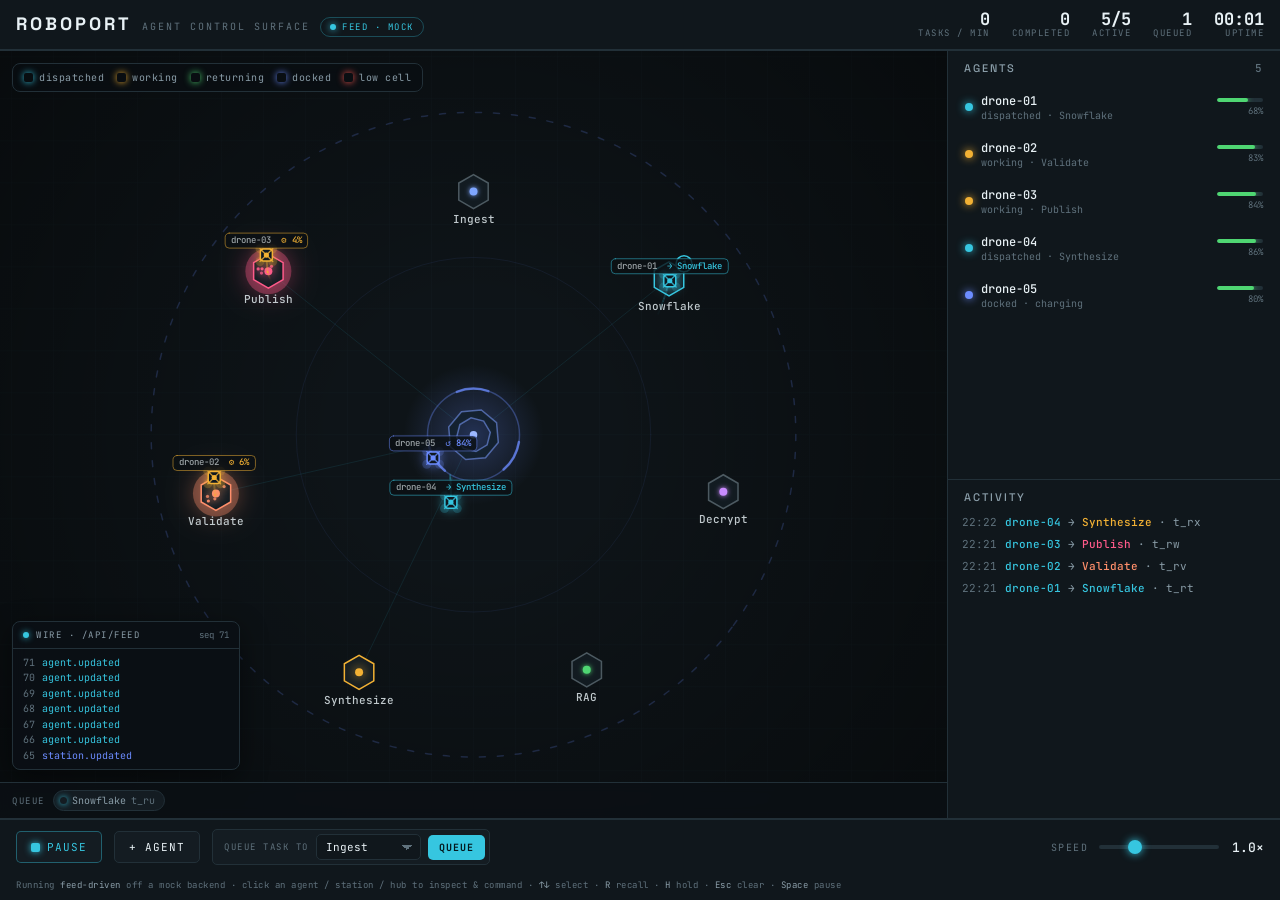
==== control_surface/web/roboport-feed.html @ e8d69a0a "feat(control-surface): animated agent dashboard + agentless feed collector Adds the operator-facing " ====
<!DOCTYPE html>
<html lang="en">
<head>
<meta charset="UTF-8" />
<meta name="viewport" content="width=device-width, initial-scale=1.0" />
<title>ROBOPORT — feed-driven (mock backend)</title>
<link rel="preconnect" href="https://fonts.googleapis.com" />
<link rel="preconnect" href="https://fonts.gstatic.com" crossorigin />
<link href="https://fonts.googleapis.com/css2?family=Space+Grotesk:wght@400;500;700&family=JetBrains+Mono:wght@400;500;700&display=swap" rel="stylesheet" />
<style>
  :root{
    --floor:#0e1418;--floor2:#0b1015;--panel:#141c22;--panel2:#10171c;
    --grid:#16202833;--line:#223038;--line2:#2c3c46;
    --steel:#8a9da8;--steel-dim:#5f717c;--bright:#e8f1f5;
    --dispatch:#36c6e0;--work:#f2b134;--return:#4fd672;--dock:#6c8cff;--alert:#ff5a52;
    --r1:5px;--r2:8px;--r3:12px;
    --s1:4px;--s2:8px;--s3:12px;--s4:16px;--s5:22px;
    --t-fast:120ms;--t-base:200ms;--ease:cubic-bezier(.4,0,.2,1);--shadow:0 8px 28px rgba(0,0,0,.45);
  }
  *{box-sizing:border-box}
  html,body{height:100%;margin:0}
  body{background:var(--floor2);color:var(--steel);font-family:"JetBrains Mono",ui-monospace,Menlo,monospace;font-size:13px;-webkit-font-smoothing:antialiased;overflow:hidden}
  .sr-only{position:absolute;width:1px;height:1px;padding:0;margin:-1px;overflow:hidden;clip:rect(0,0,0,0);border:0}
  .app{height:100dvh;display:grid;grid-template-columns:1fr 332px;grid-template-rows:auto 1fr auto;grid-template-areas:"hud hud" "stage side" "dock dock";gap:1px;background:var(--line)}

  .hud{grid-area:hud;background:var(--panel2);display:flex;align-items:center;gap:var(--s4);padding:10px var(--s4);border-bottom:1px solid var(--line)}
  .brand{display:flex;align-items:baseline;gap:10px;min-width:0}
  .brand h1{font-family:"Space Grotesk",sans-serif;font-weight:700;font-size:18px;letter-spacing:3px;color:var(--bright);margin:0;white-space:nowrap}
  .brand .sub{font-size:10px;letter-spacing:2px;text-transform:uppercase;color:var(--steel-dim);white-space:nowrap}
  .feedbadge{display:inline-flex;align-items:center;gap:6px;font-size:9px;letter-spacing:1.5px;text-transform:uppercase;color:var(--dispatch);border:1px solid rgba(54,198,224,.3);border-radius:20px;padding:3px 9px}
  .feedbadge .d{width:6px;height:6px;border-radius:50%;background:var(--dispatch);box-shadow:0 0 7px var(--dispatch);animation:pulse 1.4s infinite}
  @keyframes pulse{0%,100%{opacity:1}50%{opacity:.25}}
  .stats{display:flex;gap:var(--s5);margin-left:auto;flex-wrap:wrap;justify-content:flex-end}
  .stat{display:flex;flex-direction:column;align-items:flex-end;line-height:1.1}
  .stat .v{font-size:17px;font-weight:700;color:var(--bright)}
  .stat .v.warn{color:var(--work)}.stat .v.bad{color:var(--alert)}
  .stat .k{font-size:9px;letter-spacing:1.5px;text-transform:uppercase;color:var(--steel-dim)}

  .stage{grid-area:stage;position:relative;background:var(--floor);overflow:hidden}
  canvas{position:absolute;inset:0;width:100%;height:100%;display:block;cursor:default}
  .legend{position:absolute;left:12px;top:12px;z-index:3;display:flex;gap:13px;flex-wrap:wrap;background:rgba(10,15,19,.66);backdrop-filter:blur(6px);border:1px solid var(--line);border-radius:var(--r2);padding:7px 11px;pointer-events:none}
  .legend .it{display:flex;align-items:center;gap:6px;font-size:10px;letter-spacing:.5px;color:var(--steel)}
  .legend .sw{width:9px;height:9px;border-radius:2px;box-shadow:0 0 7px currentColor}

  .toasts{position:absolute;top:12px;right:12px;z-index:6;display:flex;flex-direction:column;gap:8px;width:248px}
  .toast{display:flex;gap:9px;align-items:flex-start;background:rgba(16,23,28,.94);border:1px solid var(--line2);border-left:3px solid var(--work);border-radius:var(--r2);padding:9px 11px;cursor:pointer;box-shadow:var(--shadow);animation:slidein var(--t-base) var(--ease)}
  .toast.bad{border-left-color:var(--alert)}.toast.info{border-left-color:var(--dispatch)}
  .toast .tx{flex:1;min-width:0}.toast .th{color:var(--bright);font-size:11px;font-weight:500}
  .toast .tb{color:var(--steel-dim);font-size:10px;margin-top:2px}
  .toast .tg{font-size:9px;color:var(--steel-dim);white-space:nowrap}
  .toast:hover{border-color:var(--dispatch)}
  @keyframes slidein{from{opacity:0;transform:translateX(16px)}to{opacity:1;transform:none}}

  .tip{position:absolute;z-index:7;pointer-events:none;background:rgba(10,15,19,.95);border:1px solid var(--line2);border-radius:var(--r1);padding:5px 8px;font-size:10px;color:var(--bright);white-space:nowrap;transform:translate(-50%,-130%);opacity:0;transition:opacity var(--t-fast)}
  .tip.on{opacity:1}.tip .s{color:var(--steel-dim)}

  /* wire monitor — proves it's event-driven */
  .wire{position:absolute;left:12px;bottom:48px;z-index:4;width:228px;background:rgba(11,16,21,.92);backdrop-filter:blur(8px);border:1px solid var(--line);border-radius:var(--r2);overflow:hidden;box-shadow:var(--shadow)}
  .wire-h{display:flex;align-items:center;gap:7px;padding:7px 10px;cursor:pointer;border-bottom:1px solid var(--line);user-select:none}
  .wire-h .d{width:6px;height:6px;border-radius:50%;background:var(--dispatch);box-shadow:0 0 6px var(--dispatch);animation:pulse 1.4s infinite}
  .wire-h .t{font-size:9px;letter-spacing:1.5px;text-transform:uppercase;color:var(--steel)}
  .wire-h .c{margin-left:auto;font-size:9px;color:var(--steel-dim)}
  .wire-b{font-size:10px;line-height:1.55;padding:6px 10px;max-height:128px;overflow:hidden;transition:max-height var(--t-base) var(--ease)}
  .wire.min .wire-b{max-height:0;padding-top:0;padding-bottom:0}
  .wire.min .wire-h{border-bottom:none}
  .wl{display:flex;gap:7px;white-space:nowrap}
  .wl .sq{color:var(--steel-dim)}
  .wl .ty{color:var(--steel)}

  .inspector{position:absolute;right:12px;bottom:48px;z-index:5;width:262px;background:rgba(15,22,28,.95);backdrop-filter:blur(10px);border:1px solid var(--line2);border-radius:var(--r3);box-shadow:var(--shadow);overflow:hidden;transform:translateY(12px);opacity:0;pointer-events:none;transition:opacity var(--t-base),transform var(--t-base)}
  .inspector.on{transform:none;opacity:1;pointer-events:auto}
  .insp-head{display:flex;align-items:center;gap:9px;padding:11px var(--s3);border-bottom:1px solid var(--line)}
  .insp-head .ring{width:10px;height:10px;border-radius:50%;box-shadow:0 0 9px currentColor;flex:none}
  .insp-head .ttl{min-width:0}
  .insp-head .ttl .n{color:var(--bright);font-size:13px;font-weight:500;white-space:nowrap;overflow:hidden;text-overflow:ellipsis}
  .insp-head .ttl .ty{font-size:9px;letter-spacing:1.5px;text-transform:uppercase;color:var(--steel-dim)}
  .insp-head .x{margin-left:auto;background:none;border:none;color:var(--steel-dim);cursor:pointer;font-size:15px;line-height:1;padding:2px 4px;border-radius:4px}
  .insp-head .x:hover{color:var(--bright);background:var(--panel)}
  .insp-body{padding:var(--s3)}
  .insp-grid{display:grid;grid-template-columns:1fr 1fr;gap:9px var(--s3);margin-bottom:var(--s3)}
  .insp-grid .f .k{font-size:9px;letter-spacing:1px;text-transform:uppercase;color:var(--steel-dim)}
  .insp-grid .f .v{color:var(--bright);font-size:12px;margin-top:2px}
  .insp-bar{height:5px;border-radius:4px;background:var(--line);overflow:hidden;margin-top:5px}
  .insp-bar i{display:block;height:100%;border-radius:4px;transition:width var(--t-base)}
  .insp-mini{margin-top:4px;max-height:84px;overflow-y:auto;border-top:1px solid var(--line);padding-top:8px}
  .insp-mini .ml{font-size:10px;line-height:1.5;color:var(--steel-dim)}
  .insp-mini .ml b{color:var(--steel);font-weight:400}
  .insp-actions{display:flex;flex-wrap:wrap;gap:6px;padding:0 var(--s3) var(--s3)}
  .cmd{appearance:none;flex:1 1 auto;min-width:72px;border:1px solid var(--line2);background:var(--panel);color:var(--bright);font-family:inherit;font-size:10px;letter-spacing:.8px;text-transform:uppercase;padding:7px 8px;border-radius:var(--r1);cursor:pointer;transition:border-color var(--t-fast),background var(--t-fast),color var(--t-fast)}
  .cmd:hover{border-color:var(--steel-dim)}.cmd:active{transform:translateY(1px)}
  .cmd:focus-visible{outline:2px solid var(--dispatch);outline-offset:2px}
  .cmd.go{border-color:rgba(54,198,224,.45);color:var(--dispatch)}
  .cmd.warn{border-color:rgba(242,177,52,.45);color:var(--work)}
  .cmd.danger{border-color:rgba(255,90,82,.4);color:var(--alert)}
  .cmd.on{background:rgba(108,140,255,.16);border-color:var(--dock);color:var(--dock)}
  .cmd[disabled]{opacity:.38;cursor:not-allowed}

  .qstrip{position:absolute;left:0;right:0;bottom:0;z-index:4;height:36px;display:flex;align-items:center;gap:8px;padding:0 12px;background:rgba(11,16,21,.82);backdrop-filter:blur(6px);border-top:1px solid var(--line)}
  .qstrip .ql{font-size:9px;letter-spacing:1.5px;text-transform:uppercase;color:var(--steel-dim);flex:none}
  .qchips{display:flex;gap:5px;overflow-x:auto;flex:1;padding:2px 0}
  .qchips::-webkit-scrollbar{height:0}
  .qchip{flex:none;display:flex;align-items:center;gap:5px;background:var(--panel);border:1px solid var(--line);border-radius:20px;padding:3px 9px 3px 6px;font-size:10px;color:var(--steel);cursor:pointer;white-space:nowrap;animation:pop var(--t-base) var(--ease)}
  .qchip:hover{border-color:var(--line2);color:var(--bright)}
  .qchip .d{width:7px;height:7px;border-radius:50%;box-shadow:0 0 6px currentColor}
  @keyframes pop{from{transform:scale(.7);opacity:0}to{transform:scale(1);opacity:1}}
  .qempty{font-size:10px;color:var(--steel-dim);font-style:italic}

  .side{grid-area:side;background:var(--panel2);display:flex;flex-direction:column;min-height:0}
  .pane{display:flex;flex-direction:column;min-height:0}
  .pane.roster{flex:1 1 56%;border-bottom:1px solid var(--line)}
  .pane.log{flex:1 1 44%}
  .pane h2{margin:0;padding:10px var(--s4) 8px;font-family:"Space Grotesk",sans-serif;font-weight:500;font-size:11px;letter-spacing:2px;text-transform:uppercase;color:var(--steel);display:flex;align-items:center;gap:8px}
  .pane h2 .count{margin-left:auto;color:var(--steel-dim);font-family:"JetBrains Mono",monospace}
  .scroll{overflow-y:auto;padding:0 var(--s2) 10px;min-height:0}
  .scroll::-webkit-scrollbar{width:8px}.scroll::-webkit-scrollbar-thumb{background:var(--line);border-radius:8px}
  .agent{display:grid;grid-template-columns:auto 1fr auto;gap:8px;align-items:center;padding:7px 8px;border-radius:var(--r2);margin:2px 0;cursor:pointer;border:1px solid transparent;transition:background var(--t-fast),border-color var(--t-fast)}
  .agent:hover{background:var(--panel)}
  .agent:focus-visible{outline:2px solid var(--dispatch);outline-offset:1px}
  .agent.sel{background:var(--panel);border-color:var(--line2)}
  .agent .pip{width:8px;height:8px;border-radius:50%;box-shadow:0 0 8px currentColor}
  .agent .who{min-width:0}
  .agent .name{color:var(--bright);font-size:12px;font-weight:500;display:flex;align-items:center;gap:6px}
  .agent .name .lock{font-size:9px;color:var(--dock)}
  .agent .act{font-size:10px;color:var(--steel-dim);white-space:nowrap;overflow:hidden;text-overflow:ellipsis}
  .agent .cell{display:flex;flex-direction:column;align-items:flex-end;gap:3px;min-width:46px}
  .agent .bar{width:46px;height:4px;border-radius:3px;background:var(--line);overflow:hidden}
  .agent .bar i{display:block;height:100%;border-radius:3px;transition:width var(--t-base)}
  .agent .pct{font-size:9px;color:var(--steel-dim)}
  .logline{display:flex;gap:8px;padding:3px 6px;font-size:11px;line-height:1.45;border-radius:var(--r1)}
  .logline .t{color:var(--steel-dim);flex:none}
  .logline .m{color:var(--steel)}.logline .m b{font-weight:500}

  .dock{grid-area:dock;background:var(--panel2);border-top:1px solid var(--line);display:flex;align-items:center;gap:var(--s3);padding:9px var(--s4);flex-wrap:wrap}
  .btn{appearance:none;border:1px solid var(--line);background:var(--panel);color:var(--bright);font-family:inherit;font-size:11px;letter-spacing:1px;text-transform:uppercase;padding:8px 14px;border-radius:var(--r1);cursor:pointer;display:inline-flex;align-items:center;gap:7px;transition:border-color var(--t-fast),background var(--t-fast)}
  .btn:hover{border-color:var(--steel-dim)}.btn:active{transform:translateY(1px)}
  .btn:focus-visible{outline:2px solid var(--dispatch);outline-offset:2px}
  .btn.primary{border-color:rgba(54,198,224,.4);color:var(--dispatch)}
  .btn[disabled]{opacity:.38;cursor:not-allowed}
  .btn .ic{width:9px;height:9px;border-radius:2px;background:currentColor;box-shadow:0 0 7px currentColor}
  .injector{display:flex;align-items:center;gap:7px;background:var(--panel);border:1px solid var(--line);border-radius:var(--r1);padding:4px 4px 4px 11px}
  .injector label{font-size:9px;letter-spacing:1.5px;text-transform:uppercase;color:var(--steel-dim)}
  .injector select{appearance:none;background:var(--panel2);border:1px solid var(--line);color:var(--bright);font-family:inherit;font-size:11px;padding:5px 24px 5px 9px;border-radius:var(--r1);cursor:pointer;background-image:linear-gradient(45deg,transparent 50%,var(--steel-dim) 50%),linear-gradient(135deg,var(--steel-dim) 50%,transparent 50%);background-position:calc(100% - 13px) 50%,calc(100% - 8px) 50%;background-size:5px 5px;background-repeat:no-repeat}
  .injector select:focus-visible{outline:2px solid var(--dispatch);outline-offset:1px}
  .injector .queue{border:none;background:var(--dispatch);color:#04181d;font-weight:700;padding:6px 11px;border-radius:var(--r1);font-family:inherit;font-size:10px;letter-spacing:1px;text-transform:uppercase;cursor:pointer}
  .injector .queue:hover{filter:brightness(1.08)}
  .injector .queue:focus-visible{outline:2px solid var(--bright);outline-offset:2px}
  .speed{display:flex;align-items:center;gap:9px;margin-left:auto}
  .speed label{font-size:10px;letter-spacing:1.5px;text-transform:uppercase;color:var(--steel-dim)}
  .speed output{color:var(--bright);min-width:34px;text-align:right;font-weight:500}
  input[type=range]{-webkit-appearance:none;appearance:none;width:120px;height:4px;border-radius:4px;background:var(--line);outline:none}
  input[type=range]::-webkit-slider-thumb{-webkit-appearance:none;width:14px;height:14px;border-radius:50%;background:var(--dispatch);box-shadow:0 0 8px var(--dispatch);cursor:pointer}
  input[type=range]::-moz-range-thumb{width:14px;height:14px;border:none;border-radius:50%;background:var(--dispatch);box-shadow:0 0 8px var(--dispatch);cursor:pointer}
  input[type=range]:focus-visible{outline:2px solid var(--dispatch);outline-offset:4px}
  .hint{font-size:9px;color:var(--steel-dim);letter-spacing:.5px;width:100%;padding-top:2px}
  .hint b{color:var(--steel);font-weight:400}

  @media (max-width:880px){
    .app{grid-template-columns:1fr;grid-template-rows:auto minmax(44dvh,1fr) auto auto;grid-template-areas:"hud" "stage" "side" "dock"}
    .side{flex-direction:row;max-height:30dvh}
    .pane.roster{flex:1 1 50%;border-bottom:none;border-right:1px solid var(--line)}
    .pane.log{flex:1 1 50%}
    .brand .sub{display:none}.stats{gap:14px}
    .inspector{right:8px;left:8px;width:auto;bottom:44px}
    .wire{display:none}.speed{margin-left:0}.hint{display:none}
  }
  @media (prefers-reduced-motion:reduce){.feedbadge .d,.wire-h .d{animation:none}.toast,.qchip{animation:none}}
</style>
</head>
<body>
<div class="app">
  <header class="hud">
    <div class="brand"><h1>ROBOPORT</h1><span class="sub">agent control surface</span>
      <span class="feedbadge"><span class="d"></span><span id="feed-status">feed · mock</span></span></div>
    <div class="stats">
      <div class="stat"><span class="v" id="s-rate">0</span><span class="k">tasks / min</span></div>
      <div class="stat"><span class="v" id="s-done">0</span><span class="k">completed</span></div>
      <div class="stat"><span class="v" id="s-active">0/0</span><span class="k">active</span></div>
      <div class="stat"><span class="v" id="s-queue">0</span><span class="k">queued</span></div>
      <div class="stat"><span class="v" id="s-up">00:00</span><span class="k">uptime</span></div>
    </div>
  </header>

  <main class="stage">
    <canvas id="c" aria-hidden="true"></canvas>
    <div class="legend" aria-hidden="true">
      <span class="it"><span class="sw" style="color:var(--dispatch)"></span>dispatched</span>
      <span class="it"><span class="sw" style="color:var(--work)"></span>working</span>
      <span class="it"><span class="sw" style="color:var(--return)"></span>returning</span>
      <span class="it"><span class="sw" style="color:var(--dock)"></span>docked</span>
      <span class="it"><span class="sw" style="color:var(--alert)"></span>low cell</span>
    </div>
    <div class="toasts" id="toasts" aria-live="polite"></div>
    <div class="tip" id="tip"></div>

    <div class="wire" id="wire">
      <div class="wire-h" id="wire-h"><span class="d"></span><span class="t">wire · /api/feed</span><span class="c" id="wire-c">seq 0</span></div>
      <div class="wire-b" id="wire-b"></div>
    </div>

    <aside class="inspector" id="inspector" role="region" aria-label="Selection inspector">
      <div class="insp-head"><span class="ring" id="insp-ring"></span><div class="ttl"><div class="n" id="insp-name">—</div><div class="ty" id="insp-type">—</div></div><button class="x" id="insp-close" aria-label="Clear selection">✕</button></div>
      <div class="insp-body" id="insp-body"></div>
      <div class="insp-actions" id="insp-actions"></div>
    </aside>

    <div class="qstrip"><span class="ql">queue</span><div class="qchips" id="qchips"></div></div>
  </main>

  <aside class="side">
    <section class="pane roster"><h2>Agents <span class="count" id="roster-count">0</span></h2><div class="scroll" id="roster" role="listbox" aria-label="Agent fleet" tabindex="0"></div></section>
    <section class="pane log"><h2>Activity</h2><div class="scroll" id="log" aria-live="off"></div></section>
  </aside>

  <footer class="dock">
    <button class="btn primary" id="btn-play"><span class="ic"></span><span id="play-label">Pause</span></button>
    <button class="btn" id="btn-agent">+ Agent</button>
    <div class="injector"><label for="task-station">Queue task to</label><select id="task-station" aria-label="Target station"></select><button class="queue" id="btn-queue">Queue</button></div>
    <div class="speed"><label for="speed">Speed</label><input type="range" id="speed" min="0.25" max="3" step="0.25" value="1" /><output id="speed-out">1.0×</output></div>
    <div class="hint">Running <b>feed-driven</b> off a mock backend · click an agent / station / hub to inspect &amp; command · <b>↑↓</b> select · <b>R</b> recall · <b>H</b> hold · <b>Esc</b> clear · <b>Space</b> pause</div>
  </footer>
</div>
<div class="sr-only" id="sr" aria-live="polite"></div>

<script>
"use strict";

/* =====================================================================
   PART A — MOCK BACKEND  (stands in for FastAPI / SQLAlchemy)
   Owns ALL truth. Emits §4 envelopes. Accepts §7 commands.
   Knows ZERO about pixels, canvas, drone positions, or rendering.
   Swap this whole block for a real server; the contract is identical.
   ===================================================================== */
function createMockBackend(){
  const STATION_CFG=[
    {station_id:"stn.ingest",name:"Ingest",order:0,hue:"#7ea6ff"},
    {station_id:"stn.snowflake",name:"Snowflake",order:1,hue:"#36c6e0"},
    {station_id:"stn.decrypt",name:"Decrypt",order:2,hue:"#c98bff"},
    {station_id:"stn.rag",name:"RAG",order:3,hue:"#4fd672"},
    {station_id:"stn.synthesize",name:"Synthesize",order:4,hue:"#f2b134"},
    {station_id:"stn.validate",name:"Validate",order:5,hue:"#ff8f6b"},
    {station_id:"stn.publish",name:"Publish",order:6,hue:"#ff5a8a"},
  ];
  const CONFIG={stations:STATION_CFG,energy_low_threshold:22,max_agents:12};

  let seq=0, subs=[], born=performance.now();
  const stations=new Map(), agents=new Map(), tasks=new Map();
  let agentN=0, taskN=1000, completed=0;
  const completions=[];          // ts of completions (rolling rate)
  const alertDeb={};
  let autoTimer=1.0, metricTimer=0;

  STATION_CFG.forEach(c=>stations.set(c.station_id,{...c,state:"idle",worker_agent_id:null,drain:false,rev:0}));

  const now=()=>new Date().toISOString();
  function emit(type,data){seq++;const env={v:1,seq,ts:now(),type,data};for(const s of subs)s(env);}
  const subscribe=cb=>{subs.push(cb);return ()=>{subs=subs.filter(x=>x!==cb);};};

  /* ---- DTO serializers (feed fields only) ---- */
  const qdepth=sid=>[...tasks.values()].filter(t=>t.status==="queued"&&t.station_id===sid).length;
  function agentDTO(a){return{agent_id:a.agent_id,name:a.name,state:a.state,energy:+a.energy.toFixed(1),hold:a.hold,task_id:a.task_id,station_id:a.station_id,task_progress:+a.task_progress.toFixed(3),eta_s:a.eta_s,completed_total:a.completed_total,error:a.error,rev:a.rev,updated_at:now()};}
  function stationDTO(s){return{station_id:s.station_id,name:s.name,order:s.order,state:s.drain?"draining":(s.worker_agent_id?"busy":"idle"),worker_agent_id:s.worker_agent_id,queue_depth:qdepth(s.station_id),drain:s.drain,rev:s.rev};}
  function taskDTO(t){return{task_id:t.task_id,station_id:t.station_id,status:t.status,priority:t.priority,work_estimate_s:t.work_estimate_s,assigned_agent_id:t.assigned_agent_id,enqueued_at:t.enqueued_at,started_at:t.started_at,finished_at:t.finished_at,result:t.result,error:t.error,rev:t.rev};}

  const pushAgent=(a,t="agent.updated")=>{a.rev++;emit(t,agentDTO(a));};
  const pushStation=s=>{s.rev++;emit("station.updated",stationDTO(s));};
  const pushTask=(t,type)=>{t.rev++;emit(type,taskDTO(t));};
  const pushLog=html=>emit("log.appended",{html,ts:now()});
  function pushAlert(kind,title,body,target,key){
    if(key){const n=performance.now();if(alertDeb[key]&&n-alertDeb[key]<8000)return;alertDeb[key]=n;}
    emit("alert.raised",{alert_id:"al_"+Math.random().toString(36).slice(2,7),kind,title,body,target,raised_at:now(),ttl_s:5});
  }

  /* ---- agents / tasks ---- */
  function addAgent(){
    if(agents.size>=CONFIG.max_agents)return null;
    agentN++;const id="drone-"+String(agentN).padStart(2,"0");
    const a={agent_id:id,name:id,state:"docked",energy:60+Math.random()*30,hold:false,task_id:null,station_id:null,task_progress:0,eta_s:null,completed_total:0,error:null,rev:0,_t:0,_work:0};
    agents.set(id,a);emit("agent.added",agentDTO(a));pushLog(`<b style="color:#6c8cff">${id}</b> came online`);return a;
  }
  function enqueue(sid,priority){
    const st=stations.get(sid);if(!st)return null;
    taskN++;const id="t_"+taskN.toString(36);
    const t={task_id:id,station_id:sid,status:"queued",priority:priority??100,work_estimate_s:2.4+Math.random()*2.8,assigned_agent_id:null,enqueued_at:now(),started_at:null,finished_at:null,result:null,error:null,rev:0};
    tasks.set(id,t);pushTask(t,"task.enqueued");pushStation(st);return t;
  }
  function oldestQueuedFree(){
    let best=null;
    for(const t of tasks.values()){
      if(t.status!=="queued")continue;
      const st=stations.get(t.station_id);if(st.worker_agent_id)continue;
      if(!best||t.priority<best.priority||(t.priority===best.priority&&t.enqueued_at<best.enqueued_at))best=t;
    }
    return best;
  }
  function assign(a,t){
    const st=stations.get(t.station_id);
    t.status="assigned";t.assigned_agent_id=a.agent_id;pushTask(t,"task.assigned");
    st.worker_agent_id=a.agent_id;pushStation(st);
    a.task_id=t.task_id;a.station_id=t.station_id;a.state="dispatched";a.task_progress=0;a._t=1.0+Math.random()*0.8;a.eta_s=a._t;a._work=t.work_estimate_s;
    pushAgent(a);pushLog(`<b style="color:#36c6e0">${a.agent_id}</b> → <b style="color:${st.hue}">${st.name}</b> · ${t.task_id}`);
  }
  function requeue(a,reason){            // abort current task back to queue
    const t=tasks.get(a.task_id);if(t){t.status="queued";t.assigned_agent_id=null;t.started_at=null;pushTask(t,"task.updated");}
    const st=stations.get(a.station_id);if(st){st.worker_agent_id=null;pushStation(st);}
    a.task_id=null;a.station_id=null;a.task_progress=0;
  }
  function sendHome(a){a.state="returning";a._t=0.9+Math.random()*0.6;a.eta_s=a._t;}

  /* ---- simulation tick (sim-seconds) ---- */
  function tick(dt){
    if(dt<=0)return;
    autoTimer-=dt;
    if(autoTimer<=0){autoTimer=1.4+Math.random()*1.8;
      const open=[...stations.values()].filter(s=>!s.drain);
      if([...tasks.values()].filter(t=>t.status==="queued").length<14&&open.length)enqueue(open[(Math.random()*open.length)|0].station_id);}

    for(const a of agents.values()){
      let changed=false;a._acc=(a._acc||0)+dt;
      if(a.state==="docked"){
        const e0=a.energy;a.energy=Math.min(100,a.energy+dt*16);
        if(Math.abs(a.energy-e0)>0.01)changed=true;
        if(!a.hold&&a.energy>34){const t=oldestQueuedFree();if(t){assign(a,t);continue;}}
      }
      else if(a.state==="dispatched"){
        a.energy-=dt*2.6;a._t-=dt;a.eta_s=Math.max(0,a._t);changed=true;
        if(a.energy<16){pushAlert("critical",a.agent_id+" low cell",`Aborted trip at ${Math.round(a.energy)}% — returning to charge.`,{type:"agent",id:a.agent_id},"low-"+a.agent_id);requeue(a);sendHome(a);pushAgent(a);pushLog(`<b style="color:#ff5a52">${a.agent_id}</b> low cell — recalled`);continue;}
        if(a._t<=0){const st=stations.get(a.station_id);const t=tasks.get(a.task_id);t.status="running";t.started_at=now();pushTask(t,"task.progress");a.state="working";a.task_progress=0;a.eta_s=null;st.state="busy";pushStation(st);pushAgent(a);continue;}
      }
      else if(a.state==="working"){
        a.energy-=dt*3.4;a.task_progress=Math.min(1,a.task_progress+dt/a._work);changed=true;
        if(a.task_progress>=1){
          const st=stations.get(a.station_id),t=tasks.get(a.task_id);
          t.status="completed";t.finished_at=now();t.result={ok:true};pushTask(t,"task.completed");
          st.worker_agent_id=null;pushStation(st);
          a.completed_total++;completed++;completions.push(performance.now());
          a.task_id=null;a.task_progress=0;sendHome(a);  // keep station_id for carry colour, cleared on dock
          pushAgent(a);pushLog(`<b style="color:#4fd672">${a.agent_id}</b> finished <b style="color:${st.hue}">${st.name}</b> · ${t.task_id} ✓`);
          continue;
        }
      }
      else if(a.state==="returning"){
        a.energy-=dt*2.2;a._t-=dt;a.eta_s=Math.max(0,a._t);changed=true;
        if(a._t<=0){a.state="docked";a.station_id=null;a.eta_s=null;pushAgent(a);continue;}
      }
      if(changed&&a._acc>=0.25){a._acc=0;pushAgent(a);}
    }

    while(completions.length&&completions[0]<performance.now()-60000)completions.shift();
    if([...tasks.values()].filter(t=>t.status==="queued").length>=11)pushAlert("warning","Queue backing up","Add an agent or boost speed.",{type:"port"},"queue-backup");

    metricTimer-=dt;
    if(metricTimer<=0){metricTimer=1.0;emitMetrics();}
  }
  function emitMetrics(){
    const active=[...agents.values()].filter(a=>a.state!=="docked"||(a.energy<99&&!a.hold)).length;
    emit("metrics.tick",{tasks_per_min:completions.length,completed_total:completed,active_agents:active,total_agents:agents.size,queued:[...tasks.values()].filter(t=>t.status==="queued").length,uptime_s:Math.floor((performance.now()-born)/1000),ts:now()});
  }

  /* ---- snapshot ---- */
  function snapshot(){
    return{config:CONFIG,agents:[...agents.values()].map(agentDTO),stations:[...stations.values()].map(stationDTO),tasks:[...tasks.values()].filter(t=>t.status!=="completed"&&t.status!=="cancelled").map(taskDTO),alerts:[],metrics:(()=>{const active=[...agents.values()].filter(a=>a.state!=="docked").length;return{tasks_per_min:completions.length,completed_total:completed,active_agents:active,total_agents:agents.size,queued:[...tasks.values()].filter(t=>t.status==="queued").length,uptime_s:Math.floor((performance.now()-born)/1000),ts:now()};})()};
  }
  function emitSnapshot(){seq++;const env={v:1,seq,ts:now(),type:"snapshot",data:snapshot()};for(const s of subs)s(env);}

  /* ---- §7 command bus ---- */
  function handleCommand(cmd){
    const reject=r=>({command_id:cmd.command_id,status:"rejected",reason:r});
    const ok=()=>({command_id:cmd.command_id,status:"accepted"});
    const T=cmd.target||{};
    try{
      switch(cmd.type){
        case "agent.recall":{const a=agents.get(T.id);if(!a)return reject("unknown agent");if(a.state==="docked")return reject("already docked");if(a.task_id)requeue(a);else{const st=stations.get(a.station_id);if(st){st.worker_agent_id=null;pushStation(st);}a.station_id=null;}sendHome(a);pushAgent(a);pushLog(`<b style="color:#6c8cff">${a.agent_id}</b> recalled to hub`);return ok();}
        case "agent.hold":{const a=agents.get(T.id);if(!a)return reject("unknown agent");a.hold=!!cmd.args.hold;pushAgent(a);pushLog(`<b style="color:#6c8cff">${a.agent_id}</b> ${a.hold?"placed on hold":"resumed"}`);return ok();}
        case "agent.retire":{const a=agents.get(T.id);if(!a)return reject("unknown agent");if(a.task_id)requeue(a);else if(a.station_id){const st=stations.get(a.station_id);if(st){st.worker_agent_id=null;pushStation(st);}}agents.delete(a.agent_id);emit("agent.removed",{agent_id:a.agent_id});pushLog(`<b style="color:#ff5a52">${a.agent_id}</b> retired`);return ok();}
        case "fleet.spawn_agent":{if(!addAgent())return reject("fleet at capacity");return ok();}
        case "task.enqueue":{const st=stations.get(T.id);if(!st)return reject("unknown station");const t=enqueue(T.id,cmd.args.priority);pushLog(`Operator queued <b style="color:${st.hue}">${st.name}</b> · ${t.task_id}`);return ok();}
        case "station.prioritize":{const st=stations.get(T.id);if(!st)return reject("unknown station");let p=80;for(const t of tasks.values())if(t.status==="queued"&&t.station_id===T.id){t.priority=p--;pushTask(t,"task.updated");}pushLog(`<b style="color:${st.hue}">${st.name}</b> tasks prioritized`);return ok();}
        case "station.drain":{const st=stations.get(T.id);if(!st)return reject("unknown station");st.drain=!!cmd.args.drain;pushStation(st);pushLog(`<b style="color:${st.hue}">${st.name}</b> intake ${st.drain?"drained":"reopened"}`);return ok();}
        case "fleet.hold":{const h=!!cmd.args.hold;for(const a of agents.values()){a.hold=h;pushAgent(a);}pushLog(`Fleet ${h?"held":"resumed"}`);return ok();}
        case "fleet.recall":{for(const a of agents.values())if(a.state!=="docked"){if(a.task_id)requeue(a);else if(a.station_id){const st=stations.get(a.station_id);if(st){st.worker_agent_id=null;pushStation(st);}a.station_id=null;}sendHome(a);pushAgent(a);}pushLog(`<b style="color:#6c8cff">All agents</b> recalled`);return ok();}
        case "queue.clear":{for(const t of tasks.values())if(t.status==="queued"){t.status="cancelled";pushTask(t,"task.cancelled");}[...stations.values()].forEach(pushStation);pushLog("Queue cleared by operator");return ok();}
        default:return reject("unknown command "+cmd.type);
      }
    }catch(e){return reject("error: "+e.message);}
  }

  /* boot state */
  for(let i=0;i<5;i++)addAgent();
  for(let i=0;i<4;i++)enqueue(STATION_CFG[(Math.random()*STATION_CFG.length)|0].station_id);
  pushLog(`<b style="color:#4fd672">ROBOPORT online</b> · ${STATION_CFG.length} stations mapped`);

  return {subscribe,getSnapshot:emitSnapshot,handleCommand,tick,CONFIG};
}

/* =====================================================================
   PART B — FEED CLIENT  (the swappable transport seam)
   In mock mode it binds to the in-page backend. To GO LIVE, replace the
   body of this function with a WebSocket + fetch — nothing in PART C
   changes:
     const ws=new WebSocket(`${WS}/api/feed?token=${TOKEN}`);
     ws.onmessage=e=>route(JSON.parse(e.data));
     command=(type,target,args)=>fetch(`${API}/api/commands`,{method:"POST",
       headers:{Authorization:`Bearer ${TOKEN}`,'Content-Type':'application/json'},
       body:JSON.stringify({command_id:crypto.randomUUID(),type,target,args,issued_by:"operator",ts:new Date().toISOString()})});
   ===================================================================== */
function createFeed(backend){
  let lastSeq=0, onEnvelope=()=>{}, onRaw=()=>{};
  function route(env){
    if(env.type!=="snapshot"&&lastSeq&&env.seq!==lastSeq+1){backend.getSnapshot();return;} // gap → resync
    lastSeq=env.seq;onRaw(env);onEnvelope(env);
  }
  backend.subscribe(route);
  return {
    connect(){backend.getSnapshot();},
    onEnvelope(cb){onEnvelope=cb;},
    onRaw(cb){onRaw=cb;},
    tick(dt){backend.tick(dt);},                                  // mock-only: drives sim
    command(type,target,args={}){
      return backend.handleCommand({command_id:"c_"+Math.random().toString(36).slice(2),type,target,args,issued_by:"operator",ts:new Date().toISOString()});
    },
    get seq(){return lastSeq;}
  };
}

/* =====================================================================
   PART C — CLIENT  (render + interaction; PURE FEED CONSUMER)
   Holds NO logical truth. Never assigns tasks, mutates energy, or
   completes work. It projects feed envelopes into a model and animates
   positions toward the logical state. Commands go out via feed.command.
   ===================================================================== */
(function(){
  const reduceMotion=window.matchMedia("(prefers-reduced-motion: reduce)").matches;
  const canvas=document.getElementById("c"),ctx=canvas.getContext("2d");
  const T={floor:"#0e1418",steel:"#8a9da8",steelDim:"#5f717c",bright:"#e8f1f5",dispatch:"#36c6e0",work:"#f2b134",return:"#4fd672",dock:"#6c8cff",alert:"#ff5a52"};
  const SCOL={docked:T.dock,dispatched:T.dispatch,working:T.work,returning:T.return,offline:T.steelDim};
  let DPR=Math.min(window.devicePixelRatio||1,2),W=0,H=0,cx=0,cy=0,coverR=0;

  /* client model = projection of the feed */
  const M={config:null,agents:new Map(),stations:new Map(),tasks:new Map(),
    metrics:{tasks_per_min:0,completed_total:0,active_agents:0,total_agents:0,queued:0,uptime_s:0}};
  const sparks=[],logEntries=[],toasts=[],wireLines=[];
  let selected=null,hovered=null,simSpeed=1,running=true,dockCounter=0;
  const mouse={x:-999,y:-999};

  /* ---------- layout ---------- */
  function layout(){
    const r=canvas.getBoundingClientRect();W=r.width;H=r.height;
    canvas.width=Math.round(W*DPR);canvas.height=Math.round(H*DPR);ctx.setTransform(DPR,0,0,DPR,0,0);
    cx=W/2;cy=H/2;coverR=Math.min(W,H)*0.42;positionStations();
  }
  function positionStations(){
    if(!M.config)return;const r=coverR*0.82,n=M.config.stations.length;
    for(const c of M.config.stations){const s=M.stations.get(c.station_id);if(!s)continue;
      const ang=(-Math.PI/2)+(c.order/n)*Math.PI*2,jit=(Math.sin(c.order*12.9)*0.5+0.5)*0.16+0.84;
      s.x=cx+Math.cos(ang)*r*jit;s.y=cy+Math.sin(ang)*r*jit;}
  }
  function dockSlot(i){const ring=46,n=12,ang=(i%n)/n*Math.PI*2+performance.now()*0.00002;return{x:cx+Math.cos(ang)*ring,y:cy+Math.sin(ang)*ring};}

  /* ---------- feed ingestion (no logic, just projection) ---------- */
  function hydrate(d){
    M.config=d.config;
    M.stations.clear();
    for(const c of d.config.stations)M.stations.set(c.station_id,{...c,state:"idle",worker_agent_id:null,drain:false,queue_depth:0,rev:-1,x:0,y:0,pulse:0});
    for(const s of d.stations){const st=M.stations.get(s.station_id);Object.assign(st,s);}
    positionStations();
    M.agents.clear();for(const a of d.agents)addClientAgent(a);
    M.tasks.clear();for(const t of d.tasks)M.tasks.set(t.task_id,t);
    M.metrics=d.metrics;
    populateInjector();
  }
  function addClientAgent(dto){
    const slot=dockSlot(dockCounter++);
    const a={...dto,x:slot.x,y:slot.y,_prev:dto.state,trail:[],bob:Math.random()*6.28,spin:Math.random()*6.28,
      _slot:dockCounter%12,travelDur:0,travelT:0,p0:null,p1:null,p2:null,carry:null,_resultPending:false,tag:""};
    M.agents.set(a.agent_id,a);return a;
  }
  function applyAgent(dto){
    let a=M.agents.get(dto.agent_id);
    if(!a){a=addClientAgent(dto);return;}
    if(dto.rev<=a.rev)return;                               // drop stale revision
    const prev=a._prev;
    for(const k in dto)a[k]=dto[k];
    if(dto.state!==prev)transition(a,prev,dto.state);
    a._prev=dto.state;
  }
  function transition(a,prev,next){
    if(next==="dispatched"){const st=M.stations.get(a.station_id);a.p0={x:a.x,y:a.y};const p=path(a.p0,st,Math.random()<.5?1:-1);a.p1=p[1];a.p2=p[2];a.travelDur=a.eta_s||1.2;a.travelT=0;a.carry=null;}
    else if(next==="working"){a.carry=null;}
    else if(next==="returning"){a.p0={x:a.x,y:a.y};const p=path(a.p0,{x:cx,y:cy},Math.random()<.5?1:-1);a.p1=p[1];a.p2=p[2];a.travelDur=a.eta_s||1.0;a.travelT=0;
      a.carry=a._resultPending?{hue:(M.stations.get(a.station_id)||{}).hue||T.return}:null;a._resultPending=false;}
    else if(next==="docked"){a.carry=null;a._slot=dockCounter++%12;}
  }
  function applyTask(dto,type){
    if(type==="task.completed"){const ag=M.agents.get(dto.assigned_agent_id);if(ag)ag._resultPending=true;M.tasks.delete(dto.task_id);return;}
    if(type==="task.cancelled"){M.tasks.delete(dto.task_id);return;}
    M.tasks.set(dto.task_id,dto);
  }
  function route(env){
    pushWire(env);
    switch(env.type){
      case "snapshot":hydrate(env.data);break;
      case "agent.added":case "agent.updated":applyAgent(env.data);break;
      case "agent.removed":{const a=M.agents.get(env.data.agent_id);if(a){M.agents.delete(env.data.agent_id);if(selected&&selected.type==="agent"&&selected.id===env.data.agent_id)clearSelection();}break;}
      case "task.enqueued":case "task.assigned":case "task.progress":case "task.updated":case "task.completed":case "task.cancelled":case "task.failed":applyTask(env.data,env.type);break;
      case "station.updated":{const s=M.stations.get(env.data.station_id);if(s&&env.data.rev>s.rev)Object.assign(s,env.data);break;}
      case "alert.raised":pushToast(env.data);break;
      case "metrics.tick":M.metrics=env.data;break;
      case "log.appended":logEntries.unshift({t:hhmm(env.data.ts),html:env.data.html});if(logEntries.length>60)logEntries.pop();logDirty=true;break;
    }
  }
  const hhmm=iso=>{const d=new Date(iso);return String(d.getMinutes()).padStart(2,"0")+":"+String(d.getSeconds()).padStart(2,"0");};

  /* ---------- geometry helpers ---------- */
  function path(from,to,dir){const mx=(from.x+to.x)/2,my=(from.y+to.y)/2,dx=to.x-from.x,dy=to.y-from.y,len=Math.hypot(dx,dy)||1,nx=-dy/len,ny=dx/len,c=len*0.28*dir;return[{x:from.x,y:from.y},{x:mx+nx*c,y:my+ny*c},{x:to.x,y:to.y}];}
  function bez(p0,p1,p2,t){const u=1-t;return{x:u*u*p0.x+2*u*t*p1.x+t*t*p2.x,y:u*u*p0.y+2*u*t*p1.y+t*t*p2.y};}
  const easeIO=t=>t<0.5?4*t*t*t:1-Math.pow(-2*t+2,3)/2;

  /* ---------- animation (positions ONLY; truth is the feed) ---------- */
  function animate(sdt){
    for(const st of M.stations.values())st.pulse=Math.max(0,st.pulse-sdt*2);
    for(const a of M.agents.values()){
      a.bob+=sdt*2.2;a.spin+=sdt*(a.state==="docked"?6:16);
      if(a.state==="docked"){const s=dockSlot(a._slot);a.x+=(s.x-a.x)*Math.min(1,sdt*4);a.y+=(s.y-a.y)*Math.min(1,sdt*4);}
      else if(a.state==="dispatched"){a.travelT+=sdt;const tt=Math.min(1,a.travelT/Math.max(0.0001,a.travelDur));const p=bez(a.p0,a.p1,a.p2,easeIO(tt));a.x=p.x;a.y=p.y;}
      else if(a.state==="working"){const st=M.stations.get(a.station_id);if(st){a.x=st.x+Math.sin(a.bob)*2;a.y=st.y-16+Math.cos(a.bob*1.3)*2;st.pulse=Math.max(st.pulse,0.6+0.4*Math.sin(performance.now()*0.01));if(Math.random()<sdt*22)sparks.push({x:st.x+(Math.random()-.5)*22,y:st.y+(Math.random()-.5)*22,vx:(Math.random()-.5)*30,vy:-20-Math.random()*30,life:1,hue:st.hue});}}
      else if(a.state==="returning"){a.travelT+=sdt;const tt=Math.min(1,a.travelT/Math.max(0.0001,a.travelDur));const p=bez(a.p0,a.p1,a.p2,easeIO(tt));a.x=p.x;a.y=p.y;}
      if(a.state!=="docked"){a.trail.push({x:a.x,y:a.y});if(a.trail.length>16)a.trail.shift();}else if(a.trail.length)a.trail.shift();
      a.tag=tagFor(a);
    }
    for(let i=sparks.length-1;i>=0;i--){const s=sparks[i];s.x+=s.vx*sdt;s.y+=s.vy*sdt;s.vy+=80*sdt;s.life-=sdt*1.6;if(s.life<=0)sparks.splice(i,1);}
  }
  function tagFor(a){
    const low=a.energy<22&&a.state!=="docked";
    if(a.state==="docked")return a.hold?"⏸ hold":(a.energy<99?"↺ "+Math.round(a.energy)+"%":"● ready");
    if(a.state==="dispatched")return "→ "+(M.stations.get(a.station_id)||{}).name;
    if(a.state==="working")return "⚙ "+Math.round(a.task_progress*100)+"%";
    if(a.state==="returning")return low?"⚠ low cell":(a.carry?"✓ result":"↩ recalled");
    return "";
  }
  function stateColor(a){return(a.energy<22&&a.state!=="docked")?T.alert:(SCOL[a.state]||T.dock);}

  /* ---------- render (unchanged visual language) ---------- */
  const dimWhenSel=()=>selected?0.4:1;
  function isSel(o){return selected&&((o.type==="agent"&&selected.type==="agent"&&selected.id===o.id)||(o.type==="station"&&selected.type==="station"&&selected.id===o.id)||(o.type==="port"&&selected.type==="port"));}
  function selectionRing(x,y,r,col){const t=performance.now()*0.002;ctx.save();ctx.translate(x,y);ctx.rotate(reduceMotion?0:t);ctx.strokeStyle=col;ctx.lineWidth=1.5;ctx.setLineDash([4,5]);ctx.globalAlpha=0.95;ctx.beginPath();ctx.arc(0,0,r,0,6.283);ctx.stroke();ctx.setLineDash([]);ctx.restore();}
  function roundRect(c,x,y,w,h,r){c.beginPath();c.moveTo(x+r,y);c.arcTo(x+w,y,x+w,y+h,r);c.arcTo(x+w,y+h,x,y+h,r);c.arcTo(x,y+h,x,y,r);c.arcTo(x,y,x+w,y,r);c.closePath();}

  function drawGrid(){ctx.fillStyle=T.floor;ctx.fillRect(0,0,W,H);ctx.strokeStyle="rgba(22,32,40,.32)";ctx.lineWidth=1;const g=42;ctx.beginPath();for(let x=cx%g;x<W;x+=g){ctx.moveTo(x,0);ctx.lineTo(x,H);}for(let y=cy%g;y<H;y+=g){ctx.moveTo(0,y);ctx.lineTo(W,y);}ctx.stroke();const gr=ctx.createRadialGradient(cx,cy,coverR*0.4,cx,cy,Math.max(W,H)*0.75);gr.addColorStop(0,"rgba(0,0,0,0)");gr.addColorStop(1,"rgba(0,0,0,0.55)");ctx.fillStyle=gr;ctx.fillRect(0,0,W,H);}
  function drawCoverage(){const t=performance.now()*0.0004;ctx.save();ctx.translate(cx,cy);ctx.rotate(reduceMotion?0:t);ctx.strokeStyle="rgba(108,140,255,0.2)";ctx.lineWidth=1.5;ctx.setLineDash([6,12]);ctx.beginPath();ctx.arc(0,0,coverR,0,6.283);ctx.stroke();ctx.setLineDash([]);ctx.restore();ctx.strokeStyle="rgba(108,140,255,0.08)";ctx.beginPath();ctx.arc(cx,cy,coverR*0.55,0,6.283);ctx.stroke();}
  function drawLinks(){for(const a of M.agents.values()){if(a.station_id&&(a.state==="dispatched"||a.state==="working")){const st=M.stations.get(a.station_id);if(!st)continue;const hot=isSel({type:"agent",id:a.agent_id})||isSel({type:"station",id:a.station_id});ctx.strokeStyle=hot?"rgba(54,198,224,0.4)":"rgba(54,198,224,0.10)";ctx.lineWidth=hot?1.5:1;ctx.beginPath();ctx.moveTo(cx,cy);ctx.lineTo(st.x,st.y);ctx.stroke();}}}
  function drawStations(){
    for(const st of M.stations.values()){
      const sel=isSel({type:"station",id:st.station_id}),hov=hovered&&hovered.type==="station"&&hovered.id===st.station_id;
      ctx.globalAlpha=sel||hov?1:dimWhenSel();const R=17;
      if(st.pulse>0){ctx.save();ctx.globalAlpha=ctx.globalAlpha*st.pulse*0.5;ctx.fillStyle=st.hue;ctx.shadowColor=st.hue;ctx.shadowBlur=24;ctx.beginPath();ctx.arc(st.x,st.y,R+6,0,6.283);ctx.fill();ctx.restore();}
      ctx.save();ctx.translate(st.x,st.y);ctx.beginPath();for(let i=0;i<6;i++){const ang=Math.PI/6+i*Math.PI/3,px=Math.cos(ang)*R,py=Math.sin(ang)*R;i?ctx.lineTo(px,py):ctx.moveTo(px,py);}ctx.closePath();
      ctx.fillStyle=st.drain?"#191319":"#121b21";ctx.fill();ctx.lineWidth=1.5;ctx.strokeStyle=st.worker_agent_id?st.hue:(hov?"rgba(232,241,245,.7)":"rgba(138,157,168,0.5)");ctx.stroke();
      ctx.fillStyle=st.hue;ctx.shadowColor=st.hue;ctx.shadowBlur=st.worker_agent_id?12:5;ctx.beginPath();ctx.arc(0,0,4,0,6.283);ctx.fill();
      if(st.drain){ctx.shadowBlur=0;ctx.strokeStyle="rgba(255,90,82,.8)";ctx.lineWidth=1.5;ctx.beginPath();ctx.moveTo(-6,-6);ctx.lineTo(6,6);ctx.stroke();}ctx.restore();
      const qn=qcount(st.station_id);
      if(qn>0){ctx.save();ctx.translate(st.x+R-2,st.y-R+2);ctx.fillStyle="#0b1015";ctx.strokeStyle=st.hue;ctx.lineWidth=1.5;ctx.beginPath();ctx.arc(0,0,8,0,6.283);ctx.fill();ctx.stroke();ctx.fillStyle=st.hue;ctx.font="700 9px 'JetBrains Mono',monospace";ctx.textAlign="center";ctx.textBaseline="middle";ctx.fillText(qn,0,0.5);ctx.restore();}
      ctx.font="500 11px 'JetBrains Mono',monospace";ctx.textAlign="center";ctx.textBaseline="top";ctx.fillStyle=sel||hov?"rgba(232,241,245,1)":"rgba(232,241,245,0.82)";ctx.fillText(st.name,st.x,st.y+R+6);
      if(sel)selectionRing(st.x,st.y,R+9,st.hue);ctx.globalAlpha=1;
    }
  }
  function drawPort(){
    const t=performance.now()*0.001,sel=isSel({type:"port"});ctx.globalAlpha=selected&&!sel?dimWhenSel():1;
    ctx.save();ctx.globalAlpha=ctx.globalAlpha*0.5;const g=ctx.createRadialGradient(cx,cy,4,cx,cy,70);g.addColorStop(0,"rgba(108,140,255,0.5)");g.addColorStop(1,"rgba(108,140,255,0)");ctx.fillStyle=g;ctx.beginPath();ctx.arc(cx,cy,70,0,6.283);ctx.fill();ctx.restore();
    ctx.strokeStyle="rgba(108,140,255,0.35)";ctx.lineWidth=1.5;ctx.beginPath();ctx.arc(cx,cy,46,0,6.283);ctx.stroke();
    ctx.save();ctx.translate(cx,cy);ctx.rotate(reduceMotion?0:t*1.4);ctx.strokeStyle="rgba(108,140,255,0.7)";ctx.lineWidth=2.5;ctx.lineCap="round";for(let i=0;i<3;i++){ctx.beginPath();ctx.arc(0,0,46,i*2.1,i*2.1+0.7);ctx.stroke();}ctx.restore();
    ctx.save();ctx.translate(cx,cy);for(let ring=0;ring<2;ring++){const rr=26-ring*9;ctx.beginPath();for(let i=0;i<8;i++){const ang=i*Math.PI/4+(ring?t*0.4:-t*0.3),px=Math.cos(ang)*rr,py=Math.sin(ang)*rr;i?ctx.lineTo(px,py):ctx.moveTo(px,py);}ctx.closePath();ctx.fillStyle=ring?"#1b2740":"#13202e";ctx.fill();ctx.strokeStyle="rgba(124,158,255,0.55)";ctx.lineWidth=1.5;ctx.stroke();}
    ctx.fillStyle="#9db8ff";ctx.shadowColor="#6c8cff";ctx.shadowBlur=18;ctx.beginPath();ctx.arc(0,0,5+Math.sin(t*3)*1.2,0,6.283);ctx.fill();ctx.restore();
    if(sel)selectionRing(cx,cy,54,T.dock);ctx.globalAlpha=1;
  }
  function drawDrone(a){
    const col=stateColor(a),sel=isSel({type:"agent",id:a.agent_id}),hov=hovered&&hovered.type==="agent"&&hovered.id===a.agent_id;
    const bob=reduceMotion?0:Math.sin(a.bob)*2,x=a.x,y=a.y+bob;ctx.globalAlpha=sel||hov?1:dimWhenSel();
    if(a.trail.length>1&&!reduceMotion){ctx.lineWidth=2;ctx.lineCap="round";for(let i=1;i<a.trail.length;i++){const p0=a.trail[i-1],p1=a.trail[i];ctx.strokeStyle=col;ctx.globalAlpha=(sel||hov?1:dimWhenSel())*(i/a.trail.length)*0.5;ctx.beginPath();ctx.moveTo(p0.x,p0.y);ctx.lineTo(p1.x,p1.y);ctx.stroke();}ctx.globalAlpha=sel||hov?1:dimWhenSel();}
    ctx.save();ctx.translate(x,y);
    if(!reduceMotion){ctx.globalAlpha=ctx.globalAlpha*0.22;for(let i=0;i<4;i++){const ang=Math.PI/4+i*Math.PI/2;ctx.fillStyle=col;ctx.beginPath();ctx.arc(Math.cos(ang)*9,Math.sin(ang)*9,4.5,0,6.283);ctx.fill();}ctx.globalAlpha=sel||hov?1:dimWhenSel();}
    if(a.hold){ctx.strokeStyle=T.dock;ctx.lineWidth=1.5;ctx.globalAlpha=ctx.globalAlpha*0.6;ctx.beginPath();ctx.arc(0,0,13,0,6.283);ctx.stroke();ctx.globalAlpha=sel||hov?1:dimWhenSel();}
    ctx.shadowColor=col;ctx.shadowBlur=hov||sel?16:12;ctx.fillStyle="#0f1820";roundRect(ctx,-6,-6,12,12,3);ctx.fill();ctx.shadowBlur=0;ctx.lineWidth=1.5;ctx.strokeStyle=col;ctx.stroke();
    ctx.fillStyle=col;ctx.beginPath();ctx.arc(0,0,2.6,0,6.283);ctx.fill();
    ctx.strokeStyle=col;ctx.lineWidth=1.4;ctx.globalAlpha=ctx.globalAlpha*0.8;for(let i=0;i<4;i++){const ang=Math.PI/4+i*Math.PI/2;ctx.beginPath();ctx.moveTo(0,0);ctx.lineTo(Math.cos(ang)*9,Math.sin(ang)*9);ctx.stroke();}ctx.globalAlpha=sel||hov?1:dimWhenSel();
    if(a.carry){ctx.save();ctx.translate(0,11);ctx.rotate(a.spin*0.4);ctx.shadowColor=a.carry.hue;ctx.shadowBlur=10;ctx.fillStyle=a.carry.hue;roundRect(ctx,-4,-4,8,8,1.5);ctx.fill();ctx.restore();}
    ctx.restore();
    if(sel){selectionRing(x,y,18,col);ctx.save();ctx.translate(x,y);ctx.strokeStyle="rgba(255,255,255,.12)";ctx.lineWidth=2.5;ctx.beginPath();ctx.arc(0,0,23,0,6.283);ctx.stroke();ctx.strokeStyle=a.energy<22?T.alert:T.return;ctx.beginPath();ctx.arc(0,0,23,-Math.PI/2,-Math.PI/2+(a.energy/100)*6.283);ctx.stroke();ctx.restore();}
    if(a.tag){ctx.font="500 9px 'JetBrains Mono',monospace";const tw=ctx.measureText(a.agent_id+"  "+a.tag).width+12,tx=x-tw/2,ty=y-22;ctx.fillStyle="rgba(10,15,19,0.8)";roundRect(ctx,tx,ty,tw,15,4);ctx.fill();ctx.strokeStyle=col;ctx.globalAlpha=ctx.globalAlpha*0.5;ctx.lineWidth=1;roundRect(ctx,tx,ty,tw,15,4);ctx.stroke();ctx.globalAlpha=sel||hov?1:dimWhenSel();ctx.textAlign="left";ctx.textBaseline="middle";ctx.fillStyle="rgba(232,241,245,0.65)";ctx.fillText(a.agent_id,tx+6,ty+7.5);const idw=ctx.measureText(a.agent_id+"  ").width;ctx.fillStyle=col;ctx.fillText(a.tag,tx+6+idw,ty+7.5);}
    ctx.globalAlpha=1;
  }
  function drawSparks(){for(const s of sparks){ctx.globalAlpha=Math.max(0,s.life)*(selected?dimWhenSel():1);ctx.fillStyle=s.hue;ctx.shadowColor=s.hue;ctx.shadowBlur=6;ctx.beginPath();ctx.arc(s.x,s.y,1.6,0,6.283);ctx.fill();}ctx.globalAlpha=1;ctx.shadowBlur=0;}
  function render(){drawGrid();drawCoverage();drawLinks();drawStations();drawSparks();drawPort();[...M.agents.values()].sort((a,b)=>a.y-b.y).forEach(drawDrone);}

  /* ---------- derived helpers ---------- */
  const qcount=sid=>{let n=0;for(const t of M.tasks.values())if(t.status==="queued"&&t.station_id===sid)n++;return n;};
  function queuedList(){return[...M.tasks.values()].filter(t=>t.status==="queued").sort((a,b)=>(a.priority-b.priority)||(a.enqueued_at<b.enqueued_at?-1:1));}

  /* ---------- DOM ---------- */
  const el=id=>document.getElementById(id);
  const D={rate:el("s-rate"),done:el("s-done"),active:el("s-active"),queue:el("s-queue"),up:el("s-up"),roster:el("roster"),rosterCount:el("roster-count"),log:el("log"),qchips:el("qchips"),insp:el("inspector"),inspRing:el("insp-ring"),inspName:el("insp-name"),inspType:el("insp-type"),inspBody:el("insp-body"),inspActions:el("insp-actions"),toasts:el("toasts"),tip:el("tip"),sr:el("sr"),wireB:el("wire-b"),wireC:el("wire-c")};
  let logDirty=true;
  function actLabel(a){if(a.hold&&a.state==="docked")return"on hold";if(a.state==="dispatched")return"dispatched · "+(M.stations.get(a.station_id)||{}).name;if(a.state==="working")return"working · "+(M.stations.get(a.station_id)||{}).name;if(a.state==="returning")return a.energy<22?"low cell · returning":"returning";return a.energy<99?"docked · charging":"docked · ready";}
  const ecolor=e=>e<22?T.alert:(e<55?T.work:T.return);

  function refreshPanels(){
    D.rate.textContent=M.metrics.tasks_per_min;D.done.textContent=M.metrics.completed_total;
    D.active.textContent=M.metrics.active_agents+"/"+M.metrics.total_agents;
    D.queue.textContent=M.metrics.queued;D.queue.className="v"+(M.metrics.queued>=11?" bad":M.metrics.queued>=7?" warn":"");
    const s=M.metrics.uptime_s;D.up.textContent=String((s/60)|0).padStart(2,"0")+":"+String(s%60).padStart(2,"0");
    D.rosterCount.textContent=M.agents.size;
    D.roster.innerHTML=[...M.agents.values()].map(a=>{const col=stateColor(a),sc=(selected&&selected.type==="agent"&&selected.id===a.agent_id)?" sel":"";return `<div class="agent${sc}" role="option" tabindex="0" data-aid="${a.agent_id}" aria-selected="${sc?"true":"false"}"><span class="pip" style="color:${col};background:${col}"></span><div class="who"><div class="name">${a.agent_id}${a.hold?'<span class="lock">⏸</span>':''}</div><div class="act">${actLabel(a)}</div></div><div class="cell"><div class="bar"><i style="width:${a.energy}%;background:${ecolor(a.energy)};box-shadow:0 0 6px ${ecolor(a.energy)}"></i></div><div class="pct">${Math.round(a.energy)}%</div></div></div>`;}).join("");
    if(logDirty){D.log.innerHTML=logEntries.map(e=>`<div class="logline"><span class="t">${e.t}</span><span class="m">${e.html}</span></div>`).join("");logDirty=false;}
    renderQueue();if(selected)renderInspector();
    el("btn-agent").disabled=M.config&&M.agents.size>=M.config.max_agents;
  }
  function renderQueue(){const q=queuedList();if(!q.length){D.qchips.innerHTML='<span class="qempty">idle — no pending tasks</span>';return;}D.qchips.innerHTML=q.slice(0,18).map(t=>{const st=M.stations.get(t.station_id);return `<div class="qchip" data-sid="${t.station_id}"><span class="d" style="color:${st.hue}"></span>${st.name} <span style="color:var(--steel-dim)">${t.task_id}</span></div>`;}).join("")+(q.length>18?`<span class="qempty">+${q.length-18}</span>`:"");}

  /* toasts */
  function pushToast(al){toasts.push({...al,born:performance.now()});if(toasts.length>4)toasts.shift();renderToasts();setTimeout(()=>{toasts.splice(0,toasts.length,...toasts.filter(t=>t.alert_id!==al.alert_id));renderToasts();},(al.ttl_s||5)*1000);}
  function renderToasts(){const k={info:"info",warning:"warn",critical:"bad"};D.toasts.innerHTML=toasts.map(t=>`<div class="toast ${k[t.kind]||"info"}" data-tid="${t.alert_id}"><div class="tx"><div class="th">${t.title}</div><div class="tb">${t.body}</div></div><div class="tg">${Math.round((performance.now()-t.born)/1000)}s</div></div>`).join("");}

  /* wire monitor */
  const WCAT={snapshot:"#4fd672",log:"#4fd672","agent":"#36c6e0","task":"#f2b134","station":"#6c8cff","alert":"#ff5a52","metrics":"#5f717c"};
  function pushWire(env){const cat=env.type.split(".")[0];wireLines.unshift({seq:env.seq,type:env.type,c:WCAT[cat]||"#8a9da8"});if(wireLines.length>7)wireLines.pop();wireDirty=true;}
  let wireDirty=true;
  function renderWire(){D.wireC.textContent="seq "+(feed?feed.seq:0);if(!wireDirty)return;D.wireB.innerHTML=wireLines.map(w=>`<div class="wl"><span class="sq">${w.seq}</span><span class="ty" style="color:${w.c}">${w.type}</span></div>`).join("");wireDirty=false;}

  /* inspector */
  function renderInspector(){
    if(!selected){D.insp.classList.remove("on");return;}D.insp.classList.add("on");
    if(selected.type==="agent"){const a=M.agents.get(selected.id);if(!a){clearSelection();return;}const col=stateColor(a);D.inspRing.style.color=col;D.inspRing.style.background=col;D.inspName.textContent=a.agent_id;D.inspType.textContent="agent · "+(a.hold?"hold":a.state);
      D.inspBody.innerHTML=`<div class="insp-grid"><div class="f"><div class="k">task</div><div class="v">${a.task_id||"—"}</div></div><div class="f"><div class="k">station</div><div class="v">${(M.stations.get(a.station_id)||{}).name||"—"}</div></div><div class="f"><div class="k">completed</div><div class="v">${a.completed_total}</div></div><div class="f"><div class="k">energy</div><div class="v">${Math.round(a.energy)}%</div></div></div><div class="insp-bar"><i style="width:${a.energy}%;background:${ecolor(a.energy)};box-shadow:0 0 6px ${ecolor(a.energy)}"></i></div>`;
      D.inspActions.innerHTML=`<button class="cmd go" data-cmd="recall" ${a.state==="docked"?"disabled":""}>Recall</button><button class="cmd ${a.hold?"on":"warn"}" data-cmd="hold">${a.hold?"Resume":"Hold"}</button><button class="cmd danger" data-cmd="retire">Retire</button>`;}
    else if(selected.type==="station"){const st=M.stations.get(selected.id),qn=qcount(st.station_id),worker=st.worker_agent_id;D.inspRing.style.color=st.hue;D.inspRing.style.background=st.hue;D.inspName.textContent=st.name;D.inspType.textContent="station · step "+(st.order+1);
      D.inspBody.innerHTML=`<div class="insp-grid"><div class="f"><div class="k">status</div><div class="v" style="color:${worker?st.hue:"var(--steel)"}">${worker?"busy":"idle"}</div></div><div class="f"><div class="k">worker</div><div class="v">${worker||"—"}</div></div><div class="f"><div class="k">queued</div><div class="v">${qn}</div></div><div class="f"><div class="k">intake</div><div class="v" style="color:${st.drain?"var(--alert)":"var(--return)"}">${st.drain?"drained":"open"}</div></div></div>`;
      D.inspActions.innerHTML=`<button class="cmd go" data-cmd="queuehere">Queue task</button><button class="cmd" data-cmd="priority" ${qn?"":"disabled"}>Prioritize</button><button class="cmd ${st.drain?"on":"warn"}" data-cmd="drain">${st.drain?"Open":"Drain"}</button>`;}
    else if(selected.type==="port"){const docked=[...M.agents.values()].filter(a=>a.state==="docked").length,held=[...M.agents.values()].filter(a=>a.hold).length;D.inspRing.style.color=T.dock;D.inspRing.style.background=T.dock;D.inspName.textContent="ROBOPORT hub";D.inspType.textContent="system overview";
      D.inspBody.innerHTML=`<div class="insp-grid"><div class="f"><div class="k">fleet</div><div class="v">${M.agents.size} agents</div></div><div class="f"><div class="k">docked</div><div class="v">${docked}</div></div><div class="f"><div class="k">held</div><div class="v">${held}</div></div><div class="f"><div class="k">queue</div><div class="v">${M.metrics.queued}</div></div></div>`;
      const allHeld=M.agents.size&&[...M.agents.values()].every(a=>a.hold);
      D.inspActions.innerHTML=`<button class="cmd warn" data-cmd="holdall">${allHeld?"Resume all":"Hold all"}</button><button class="cmd go" data-cmd="recallall">Recall all</button><button class="cmd danger" data-cmd="clearq" ${M.metrics.queued?"":"disabled"}>Clear queue</button>`;}
  }

  /* ---------- commands → feed.command (no local mutation) ---------- */
  function command(cmd){
    if(!selected)return;
    if(selected.type==="agent"){const id=selected.id;
      if(cmd==="recall")feed.command("agent.recall",{type:"agent",id});
      else if(cmd==="hold"){const a=M.agents.get(id);feed.command("agent.hold",{type:"agent",id},{hold:!a.hold});}
      else if(cmd==="retire")feed.command("agent.retire",{type:"agent",id});}
    else if(selected.type==="station"){const id=selected.id;const st=M.stations.get(id);
      if(cmd==="queuehere")feed.command("task.enqueue",{type:"station",id});
      else if(cmd==="priority")feed.command("station.prioritize",{type:"station",id});
      else if(cmd==="drain")feed.command("station.drain",{type:"station",id},{drain:!st.drain});}
    else if(selected.type==="port"){
      if(cmd==="recallall")feed.command("fleet.recall",{type:"port"});
      else if(cmd==="holdall"){const allHeld=[...M.agents.values()].every(a=>a.hold);feed.command("fleet.hold",{type:"port"},{hold:!allHeld});}
      else if(cmd==="clearq")feed.command("queue.clear",{type:"port"});}
  }

  /* ---------- selection ---------- */
  function select(o){selected=o;D.insp.classList.add("on");renderInspector();refreshPanels();announce();}
  function clearSelection(){selected=null;D.insp.classList.remove("on");refreshPanels();}
  function announce(){if(!selected){D.sr.textContent="Selection cleared.";return;}if(selected.type==="agent"){const a=M.agents.get(selected.id);if(a)D.sr.textContent=`${a.agent_id} selected. ${actLabel(a)}. Energy ${Math.round(a.energy)} percent.`;}else if(selected.type==="station"){D.sr.textContent=`${M.stations.get(selected.id).name} station selected.`;}else D.sr.textContent="Hub overview selected.";}

  /* ---------- pointer / hit test ---------- */
  function hitTest(px,py){for(const a of M.agents.values())if(Math.hypot(a.x-px,a.y-py)<15)return{type:"agent",id:a.agent_id};for(const st of M.stations.values())if(Math.hypot(st.x-px,st.y-py)<22)return{type:"station",id:st.station_id};if(Math.hypot(cx-px,cy-py)<48)return{type:"port"};return null;}
  function toCanvas(e){const r=canvas.getBoundingClientRect();return{x:e.clientX-r.left,y:e.clientY-r.top};}
  canvas.addEventListener("mousemove",e=>{const p=toCanvas(e);mouse.x=p.x;mouse.y=p.y;hovered=hitTest(p.x,p.y);canvas.style.cursor=hovered?"pointer":"default";if(hovered){let label="",sub="";if(hovered.type==="agent"){const a=M.agents.get(hovered.id);label=a.agent_id;sub=actLabel(a);}else if(hovered.type==="station"){const st=M.stations.get(hovered.id);label=st.name;sub=(st.worker_agent_id?"busy":"idle")+" · "+qcount(st.station_id)+" queued";}else{label="ROBOPORT hub";sub="click for overview";}D.tip.innerHTML=`${label} <span class="s">· ${sub}</span>`;const rb=canvas.getBoundingClientRect();D.tip.style.left=e.clientX-rb.left+"px";D.tip.style.top=(hovered.type==="agent"?(M.agents.get(hovered.id)?.y??p.y):p.y)+"px";D.tip.classList.add("on");}else D.tip.classList.remove("on");});
  canvas.addEventListener("mouseleave",()=>{hovered=null;D.tip.classList.remove("on");canvas.style.cursor="default";});
  canvas.addEventListener("click",e=>{const p=toCanvas(e),hit=hitTest(p.x,p.y);hit?select(hit):clearSelection();});

  D.roster.addEventListener("click",e=>{const r=e.target.closest("[data-aid]");if(r)select({type:"agent",id:r.dataset.aid});});
  D.roster.addEventListener("keydown",e=>{if((e.key==="Enter"||e.key===" ")){const r=e.target.closest("[data-aid]");if(r){e.preventDefault();select({type:"agent",id:r.dataset.aid});}}});
  D.toasts.addEventListener("click",e=>{const t=e.target.closest("[data-tid]");if(!t)return;const f=toasts.find(x=>x.alert_id===t.dataset.tid);if(f&&f.target){if(f.target.type==="agent"&&M.agents.get(f.target.id))select(f.target);else if(f.target.type==="port")select({type:"port"});}});
  D.qchips.addEventListener("click",e=>{const c=e.target.closest("[data-sid]");if(c)select({type:"station",id:c.dataset.sid});});
  D.inspActions.addEventListener("click",e=>{const b=e.target.closest("[data-cmd]");if(b&&!b.disabled)command(b.dataset.cmd);});
  el("insp-close").addEventListener("click",clearSelection);

  window.addEventListener("keydown",e=>{if(e.target.tagName==="SELECT"||e.target.tagName==="INPUT")return;
    if(e.code==="Space"){e.preventDefault();el("btn-play").click();return;}
    if(e.key==="Escape"){clearSelection();return;}
    if(e.key==="ArrowDown"||e.key==="ArrowUp"){e.preventDefault();const list=[...M.agents.keys()];if(!list.length)return;let idx=selected&&selected.type==="agent"?list.indexOf(selected.id):-1;idx=(idx+(e.key==="ArrowDown"?1:-1)+list.length)%list.length;select({type:"agent",id:list[idx]});return;}
    if(selected&&selected.type==="agent"){if(e.key==="r"||e.key==="R")command("recall");if(e.key==="h"||e.key==="H")command("hold");}});

  /* dock */
  el("btn-play").addEventListener("click",()=>{running=!running;el("play-label").textContent=running?"Pause":"Resume";});
  el("btn-agent").addEventListener("click",()=>feed.command("fleet.spawn_agent",{type:"port"}));
  function populateInjector(){const sel=el("task-station");if(sel.options.length||!M.config)return;M.config.stations.forEach(s=>{const o=document.createElement("option");o.value=s.station_id;o.textContent=s.name;sel.appendChild(o);});}
  el("btn-queue").addEventListener("click",()=>{const sid=el("task-station").value;if(sid)feed.command("task.enqueue",{type:"station",id:sid});});
  const sp=el("speed"),spo=el("speed-out");sp.addEventListener("input",()=>{simSpeed=parseFloat(sp.value);spo.textContent=simSpeed.toFixed(2).replace(/0$/,"")+"×";});
  const wire=el("wire");el("wire-h").addEventListener("click",()=>wire.classList.toggle("min"));
  if(window.matchMedia("(max-width:880px)").matches)wire.classList.add("min");

  /* ---------- boot + loop ---------- */
  new ResizeObserver(()=>{DPR=Math.min(window.devicePixelRatio||1,2);layout();}).observe(canvas);
  const backend=createMockBackend();
  const feed=createFeed(backend);
  layout();
  feed.onEnvelope(route);
  feed.connect();                          // → snapshot → hydrate

  let last=performance.now(),lastPanel=0;
  function frame(now){
    let dt=(now-last)/1000;last=now;if(dt>0.05)dt=0.05;
    const sdt=running?dt*simSpeed:0;
    feed.tick(sdt);                        // mock backend advances (server-side in prod)
    animate(sdt);                          // client animates toward feed state
    render();
    renderWire();
    if(toasts.length)renderToasts();
    if(now-lastPanel>110){refreshPanels();lastPanel=now;}
    requestAnimationFrame(frame);
  }
  // expose feed for wire seq readout
  window.__feed=feed;
  requestAnimationFrame(frame);
  // make `feed` visible to renderWire closure
  renderWire.feed=feed;
})();
</script>
</body>
</html>
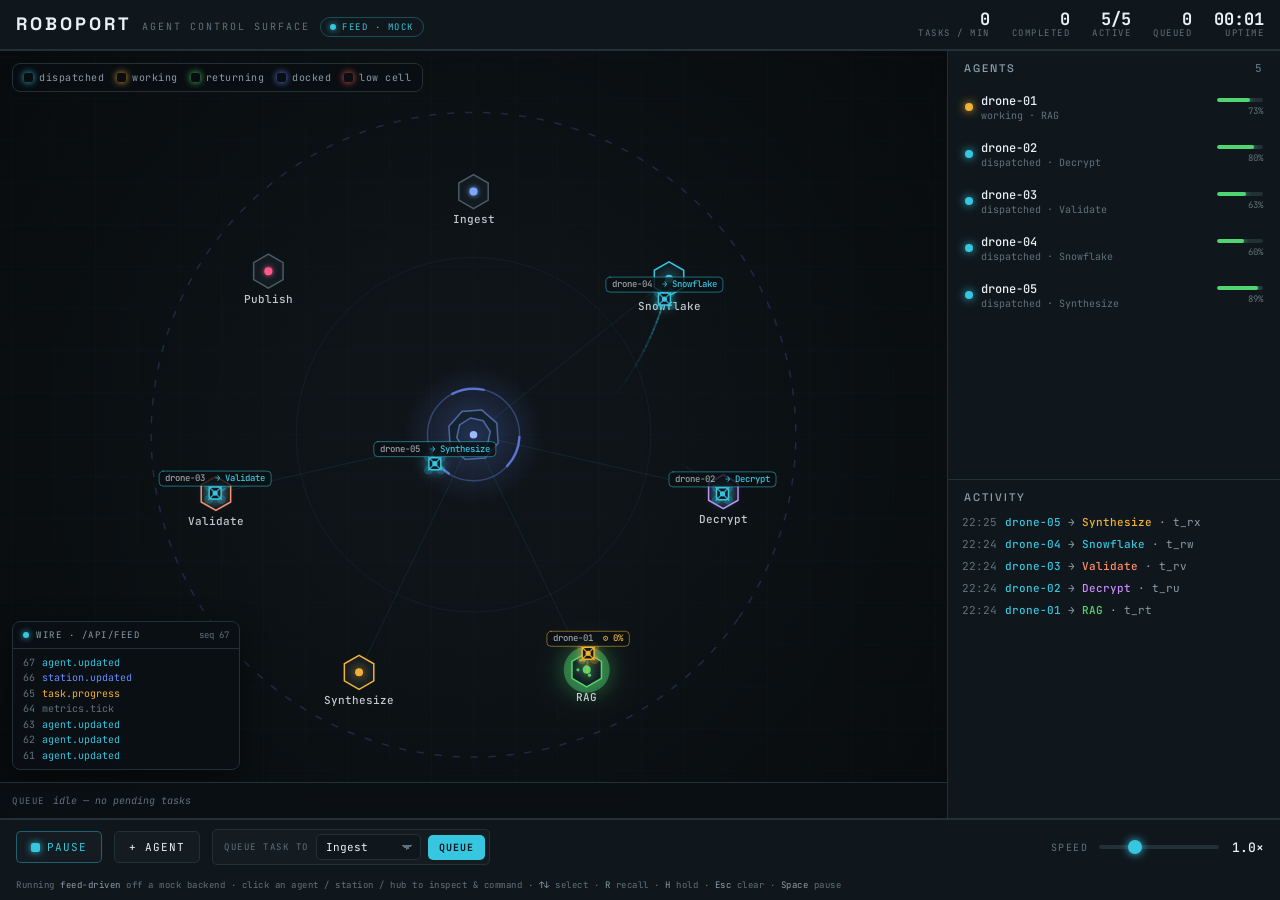
==== commit c2b23dbf: "feat(control-surface): runtime-native feed — a crew run lights up the dashboard Adds a second refere" ====
--- a/control_surface/web/roboport-feed.html
+++ b/control_surface/web/roboport-feed.html
@@ -422,6 +422,60 @@
   };
 }
 
+/* ---- GO LIVE: point at control_surface/collector/server.py -----------
+   Flip LIVE to true to consume a real backend over the contract instead of
+   the in-page mock. Nothing in PART C changes — same envelopes, same model.
+     ROBOPORT_FEED_SOURCE=runtime-demo python server.py   # synthetic crew
+     ROBOPORT_FEED_SOURCE=runtime ROBOPORT_FEED_GLOB=feed.jsonl python server.py
+   then run:  python scripts/benchmark.py --target jd_crew --feed-log feed.jsonl
+*/
+const LIVE = false;
+const FEED_BASE = "http://localhost:8000";   // server.py origin
+const FEED_SCOPE = "all";                     // single-plane firehose
+const FEED_TOKEN = "";                        // Entra bearer in production
+
+function createLiveFeed(base, scope){
+  const http = base.replace(/\/+$/,"");
+  const wsbase = http.replace(/^http/,"ws");
+  const auth = FEED_TOKEN ? `?token=${encodeURIComponent(FEED_TOKEN)}` : "";
+  let lastSeq=0, onEnvelope=()=>{}, onRaw=()=>{}, ws=null, backoff=500, closed=false;
+  function route(env){
+    if(env.type!=="snapshot" && lastSeq && env.seq!==lastSeq+1){ resync(); return; } // gap → resync
+    lastSeq=env.seq; onRaw(env); onEnvelope(env);
+  }
+  async function resync(){
+    try{
+      const sep = auth ? "&" : "?";
+      const r = await fetch(`${http}/api/state${auth}${sep}scope=${scope}`);
+      const env = await r.json(); lastSeq=env.seq||0; onRaw(env); onEnvelope(env);
+    }catch(e){ /* will retry on next event/reconnect */ }
+  }
+  function open(){
+    if(closed) return;
+    const sep = auth ? "&" : "?";
+    ws = new WebSocket(`${wsbase}/api/feed${auth}${sep}scope=${scope}`);
+    ws.onopen = ()=>{ backoff=500; };
+    ws.onmessage = e=>{ try{ route(JSON.parse(e.data)); }catch(_){ } };
+    ws.onclose = ()=>{ ws=null; if(!closed) setTimeout(open, backoff); backoff=Math.min(backoff*2, 10000); };
+    ws.onerror = ()=>{ try{ ws.close(); }catch(_){ } };
+  }
+  return {
+    connect(){ open(); },                       // snapshot arrives on the socket
+    onEnvelope(cb){ onEnvelope=cb; },
+    onRaw(cb){ onRaw=cb; },
+    tick(){},                                   // server owns truth — no local sim
+    command(type,target,args={}){
+      const headers={'Content-Type':'application/json'};
+      if(FEED_TOKEN) headers.Authorization=`Bearer ${FEED_TOKEN}`;
+      return fetch(`${http}/api/commands`,{method:"POST",headers,
+        body:JSON.stringify({command_id:"c_"+Math.random().toString(36).slice(2),
+          type,target,args,issued_by:"operator",ts:new Date().toISOString()})});
+    },
+    close(){ closed=true; if(ws) try{ ws.close(); }catch(_){ } },
+    get seq(){ return lastSeq; }
+  };
+}
+
 /* =====================================================================
    PART C — CLIENT  (render + interaction; PURE FEED CONSUMER)
    Holds NO logical truth. Never assigns tasks, mutates energy, or
@@ -693,8 +747,8 @@
 
   /* ---------- boot + loop ---------- */
   new ResizeObserver(()=>{DPR=Math.min(window.devicePixelRatio||1,2);layout();}).observe(canvas);
-  const backend=createMockBackend();
-  const feed=createFeed(backend);
+  const backend = LIVE ? null : createMockBackend();
+  const feed = LIVE ? createLiveFeed(FEED_BASE, FEED_SCOPE) : createFeed(backend);
   layout();
   feed.onEnvelope(route);
   feed.connect();                          // → snapshot → hydrate
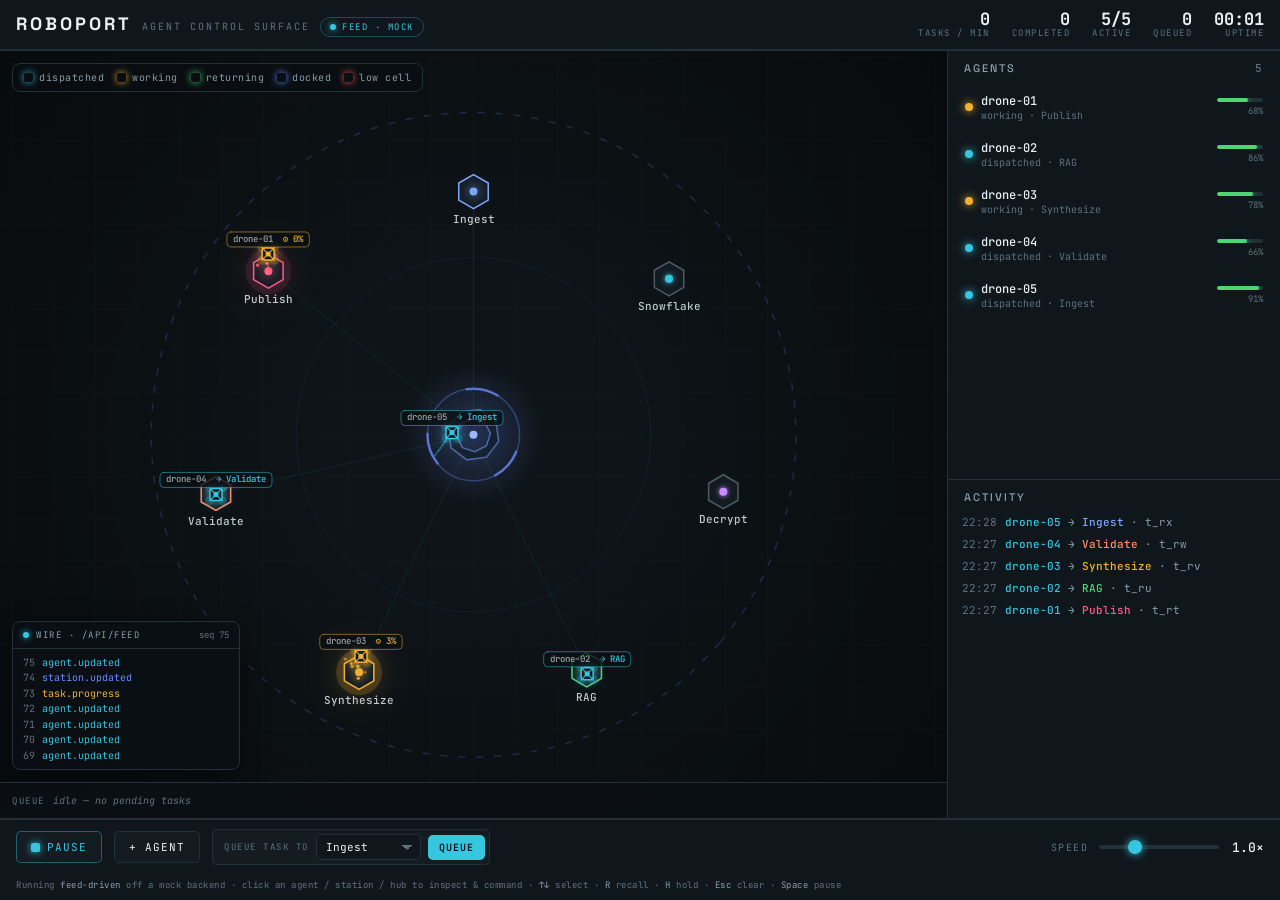
==== commit 59f09b61: "feat(control-surface): public-shareable replay demo of a real crew run A self-contained page that pl" ====
--- a/control_surface/web/roboport-feed.html
+++ b/control_surface/web/roboport-feed.html
@@ -423,16 +423,22 @@
 }
 
 /* ---- GO LIVE: point at control_surface/collector/server.py -----------
-   Flip LIVE to true to consume a real backend over the contract instead of
-   the in-page mock. Nothing in PART C changes — same envelopes, same model.
+   Two ways to consume a real backend over the contract instead of the in-page
+   mock — nothing in PART C changes (same envelopes, same model):
+     • set LIVE=true below, or
+     • open this page with ?live=1 (handy when server.py serves it). When served
+       over http(s) the feed defaults to the same origin, so it works behind a
+       tunnel/deploy with no edit; override with ?feed=https://host:port.
      ROBOPORT_FEED_SOURCE=runtime-demo python server.py   # synthetic crew
      ROBOPORT_FEED_SOURCE=runtime ROBOPORT_FEED_GLOB=feed.jsonl python server.py
    then run:  python scripts/benchmark.py --target jd_crew --feed-log feed.jsonl
 */
-const LIVE = false;
-const FEED_BASE = "http://localhost:8000";   // server.py origin
-const FEED_SCOPE = "all";                     // single-plane firehose
-const FEED_TOKEN = "";                        // Entra bearer in production
+const _Q = new URLSearchParams(location.search);
+const LIVE = _Q.has("live") ? _Q.get("live") !== "0" : false;
+const FEED_BASE = _Q.get("feed")
+  || (location.protocol.startsWith("http") ? location.origin : "http://localhost:8000");
+const FEED_SCOPE = _Q.get("scope") || "all";  // single-plane firehose
+const FEED_TOKEN = "";                          // Entra bearer in production
 
 function createLiveFeed(base, scope){
   const http = base.replace(/\/+$/,"");
